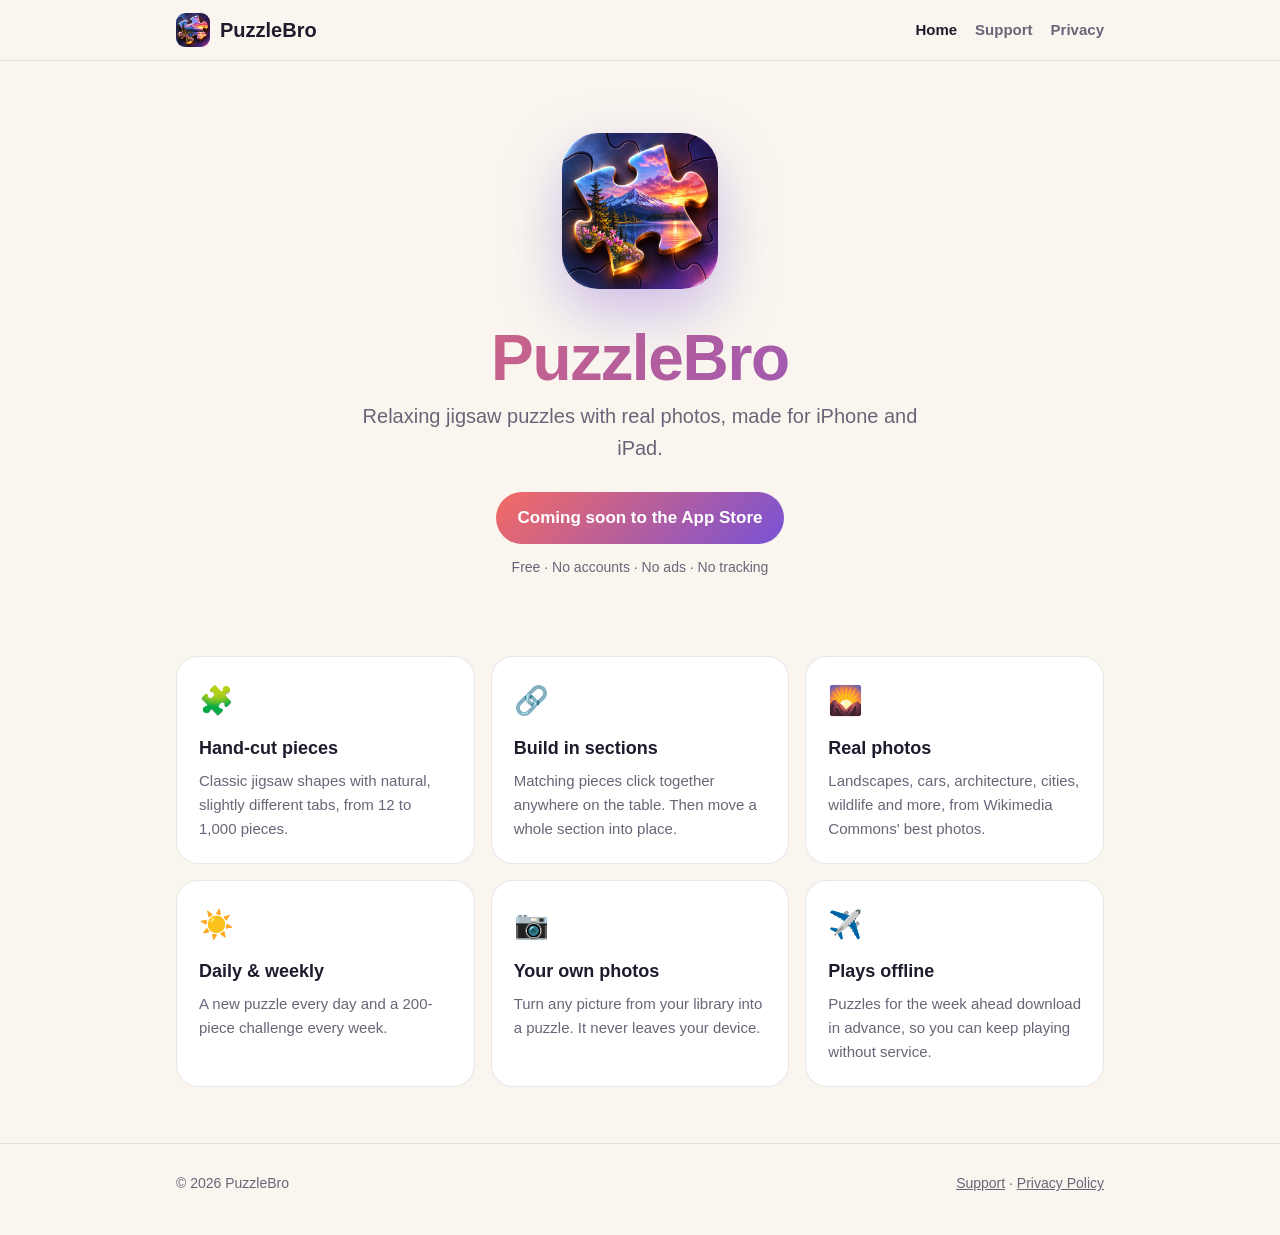
==== index.html @ a32e3e00 "PuzzleBro website: home, privacy policy and support Co-Authored-By: Claude Opus 5.5 <noreply@anthrop" ====
<!doctype html>
<html lang="en">
<head>
  <meta charset="utf-8">
  <meta name="viewport" content="width=device-width, initial-scale=1">
  <title>PuzzleBro — Jigsaw Puzzles</title>
  <meta name="description" content="PuzzleBro is a relaxing jigsaw puzzle app for iPhone and iPad with real photos, daily puzzles and pieces that snap together anywhere on the table.">
  <link rel="icon" href="favicon.png">
  <link rel="apple-touch-icon" href="apple-touch-icon.png">
  <link rel="stylesheet" href="style.css">
</head>
<body>
  <header class="nav">
    <div class="wrap">
      <a class="brand" href="./"><img src="favicon.png" alt=""><span>PuzzleBro</span></a>
      <nav class="nav-links">
        <a href="./" aria-current="page">Home</a>
        <a href="support.html">Support</a>
        <a href="privacy.html">Privacy</a>
      </nav>
    </div>
  </header>

  <main class="wrap">
    <section class="hero">
      <img class="icon" src="icon.png" alt="PuzzleBro app icon">
      <h1>PuzzleBro</h1>
      <p class="lead">Relaxing jigsaw puzzles with real photos, made for iPhone and iPad.</p>
      <span class="badge">Coming soon to the App Store</span>
      <p class="note">Free · No accounts · No ads · No tracking</p>
    </section>

    <section class="features">
      <div class="feature">
        <div class="emoji">🧩</div>
        <h3>Hand-cut pieces</h3>
        <p>Classic jigsaw shapes with natural, slightly different tabs, from 12 to 1,000 pieces.</p>
      </div>
      <div class="feature">
        <div class="emoji">🔗</div>
        <h3>Build in sections</h3>
        <p>Matching pieces click together anywhere on the table. Then move a whole section into place.</p>
      </div>
      <div class="feature">
        <div class="emoji">🌄</div>
        <h3>Real photos</h3>
        <p>Landscapes, cars, architecture, cities, wildlife and more, from Wikimedia Commons' best photos.</p>
      </div>
      <div class="feature">
        <div class="emoji">☀️</div>
        <h3>Daily &amp; weekly</h3>
        <p>A new puzzle every day and a 200-piece challenge every week.</p>
      </div>
      <div class="feature">
        <div class="emoji">📷</div>
        <h3>Your own photos</h3>
        <p>Turn any picture from your library into a puzzle. It never leaves your device.</p>
      </div>
      <div class="feature">
        <div class="emoji">✈️</div>
        <h3>Plays offline</h3>
        <p>Puzzles for the week ahead download in advance, so you can keep playing without service.</p>
      </div>
    </section>
  </main>

  <footer>
    <div class="wrap">
      <span>© 2026 PuzzleBro</span>
      <span><a href="support.html">Support</a> · <a href="privacy.html">Privacy Policy</a></span>
    </div>
  </footer>
</body>
</html>
---- style.css ----
:root {
  --bg: #faf6ef;
  --card: #ffffff;
  --text: #1f1b2d;
  --muted: #6b6478;
  --line: rgba(31, 27, 45, 0.1);
  --coral: #f46b62;
  --grape: #7852d6;
  --sun: #fabc45;
  --grad: linear-gradient(135deg, var(--coral), var(--grape));
}
@media (prefers-color-scheme: dark) {
  :root {
    --bg: #121118;
    --card: #1d1b26;
    --text: #f2eff8;
    --muted: #a49db3;
    --line: rgba(255, 255, 255, 0.1);
  }
}
* { box-sizing: border-box; }
html { -webkit-text-size-adjust: 100%; }
body {
  margin: 0;
  background: var(--bg);
  color: var(--text);
  font: 17px/1.6 -apple-system, BlinkMacSystemFont, "SF Pro Text", "Segoe UI", Roboto, sans-serif;
}
a { color: var(--grape); }
@media (prefers-color-scheme: dark) { a { color: #a98cff; } }

.wrap { max-width: 960px; margin: 0 auto; padding: 0 16px; }

header.nav {
  position: sticky; top: 0; z-index: 10;
  background: color-mix(in srgb, var(--bg) 85%, transparent);
  backdrop-filter: blur(12px);
  border-bottom: 1px solid var(--line);
}
header.nav .wrap { display: flex; align-items: center; justify-content: space-between; height: 60px; }
.brand { display: flex; align-items: center; gap: 10px; text-decoration: none; color: var(--text); font-weight: 800; font-size: 20px; }
.brand img { width: 34px; height: 34px; border-radius: 9px; }
.nav-links { display: flex; gap: 18px; }
.nav-links a { color: var(--muted); text-decoration: none; font-weight: 600; font-size: 15px; }
.nav-links a:hover, .nav-links a[aria-current] { color: var(--text); }

.hero { padding: 72px 0 40px; text-align: center; }
.hero img.icon {
  width: 156px; height: 156px; border-radius: 36px;
  box-shadow: 0 24px 60px rgba(120, 82, 214, 0.35);
}
.hero h1 {
  margin: 28px 0 8px;
  font-size: clamp(40px, 8vw, 64px); line-height: 1.05; letter-spacing: -0.02em;
  background: var(--grad); -webkit-background-clip: text; background-clip: text; color: transparent;
}
.hero p.lead { margin: 0 auto; max-width: 560px; font-size: 20px; color: var(--muted); }
.badge {
  display: inline-block; margin-top: 28px; padding: 12px 22px; border-radius: 999px;
  background: var(--grad); color: #fff; font-weight: 700; text-decoration: none;
}
.note { margin-top: 12px; font-size: 14px; color: var(--muted); }

.features { display: grid; grid-template-columns: repeat(auto-fit, minmax(240px, 1fr)); gap: 16px; padding: 24px 0 56px; }
.feature { background: var(--card); border: 1px solid var(--line); border-radius: 22px; padding: 22px; }
.feature .emoji { font-size: 28px; }
.feature h3 { margin: 10px 0 6px; font-size: 18px; }
.feature p { margin: 0; color: var(--muted); font-size: 15px; }

.doc { padding: 48px 16px 64px; max-width: 752px; }
.doc h1 { font-size: clamp(30px, 6vw, 42px); line-height: 1.15; margin: 0 0 6px; }
.doc .updated { color: var(--muted); margin: 0 0 28px; font-size: 15px; }
.doc h2 { font-size: 21px; margin: 32px 0 6px; }
.doc p, .doc li { color: var(--text); }
.doc .card { background: var(--card); border: 1px solid var(--line); border-radius: 18px; padding: 18px 20px; margin: 14px 0; }
.doc .card h3 { margin: 0 0 4px; font-size: 17px; }
.doc .card p { margin: 0; color: var(--muted); font-size: 15px; }

footer { border-top: 1px solid var(--line); padding: 28px 0 40px; color: var(--muted); font-size: 14px; }
footer .wrap { display: flex; flex-wrap: wrap; gap: 8px 20px; justify-content: space-between; }
footer a { color: var(--muted); }

@media (max-width: 520px) {
  .nav-links { gap: 12px; }
  .nav-links a { font-size: 14px; }
  .brand span { display: none; }
}
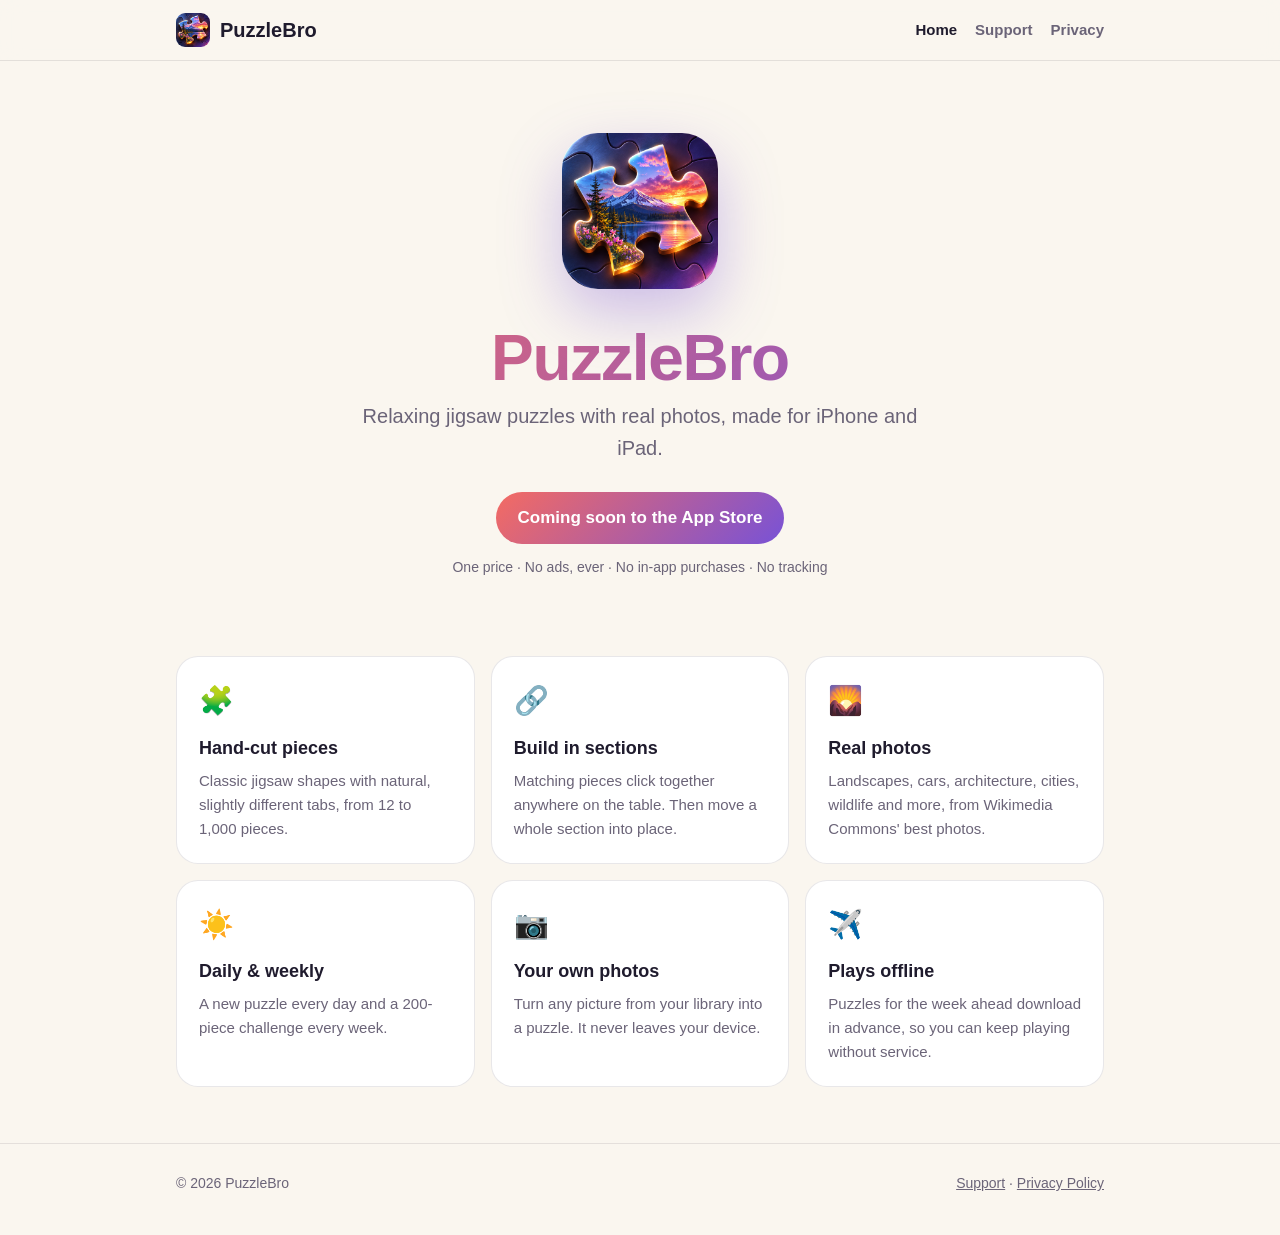
==== commit 9d2d98a8: "Home: one price, no ads ever, no in-app purchases Co-Authored-By: Claude Opus 5.5 <noreply@anthropic" ====
--- a/index.html
+++ b/index.html
@@ -27,7 +27,7 @@
       <h1>PuzzleBro</h1>
       <p class="lead">Relaxing jigsaw puzzles with real photos, made for iPhone and iPad.</p>
       <span class="badge">Coming soon to the App Store</span>
-      <p class="note">Free · No accounts · No ads · No tracking</p>
+      <p class="note">One price · No ads, ever · No in-app purchases · No tracking</p>
     </section>
 
     <section class="features">
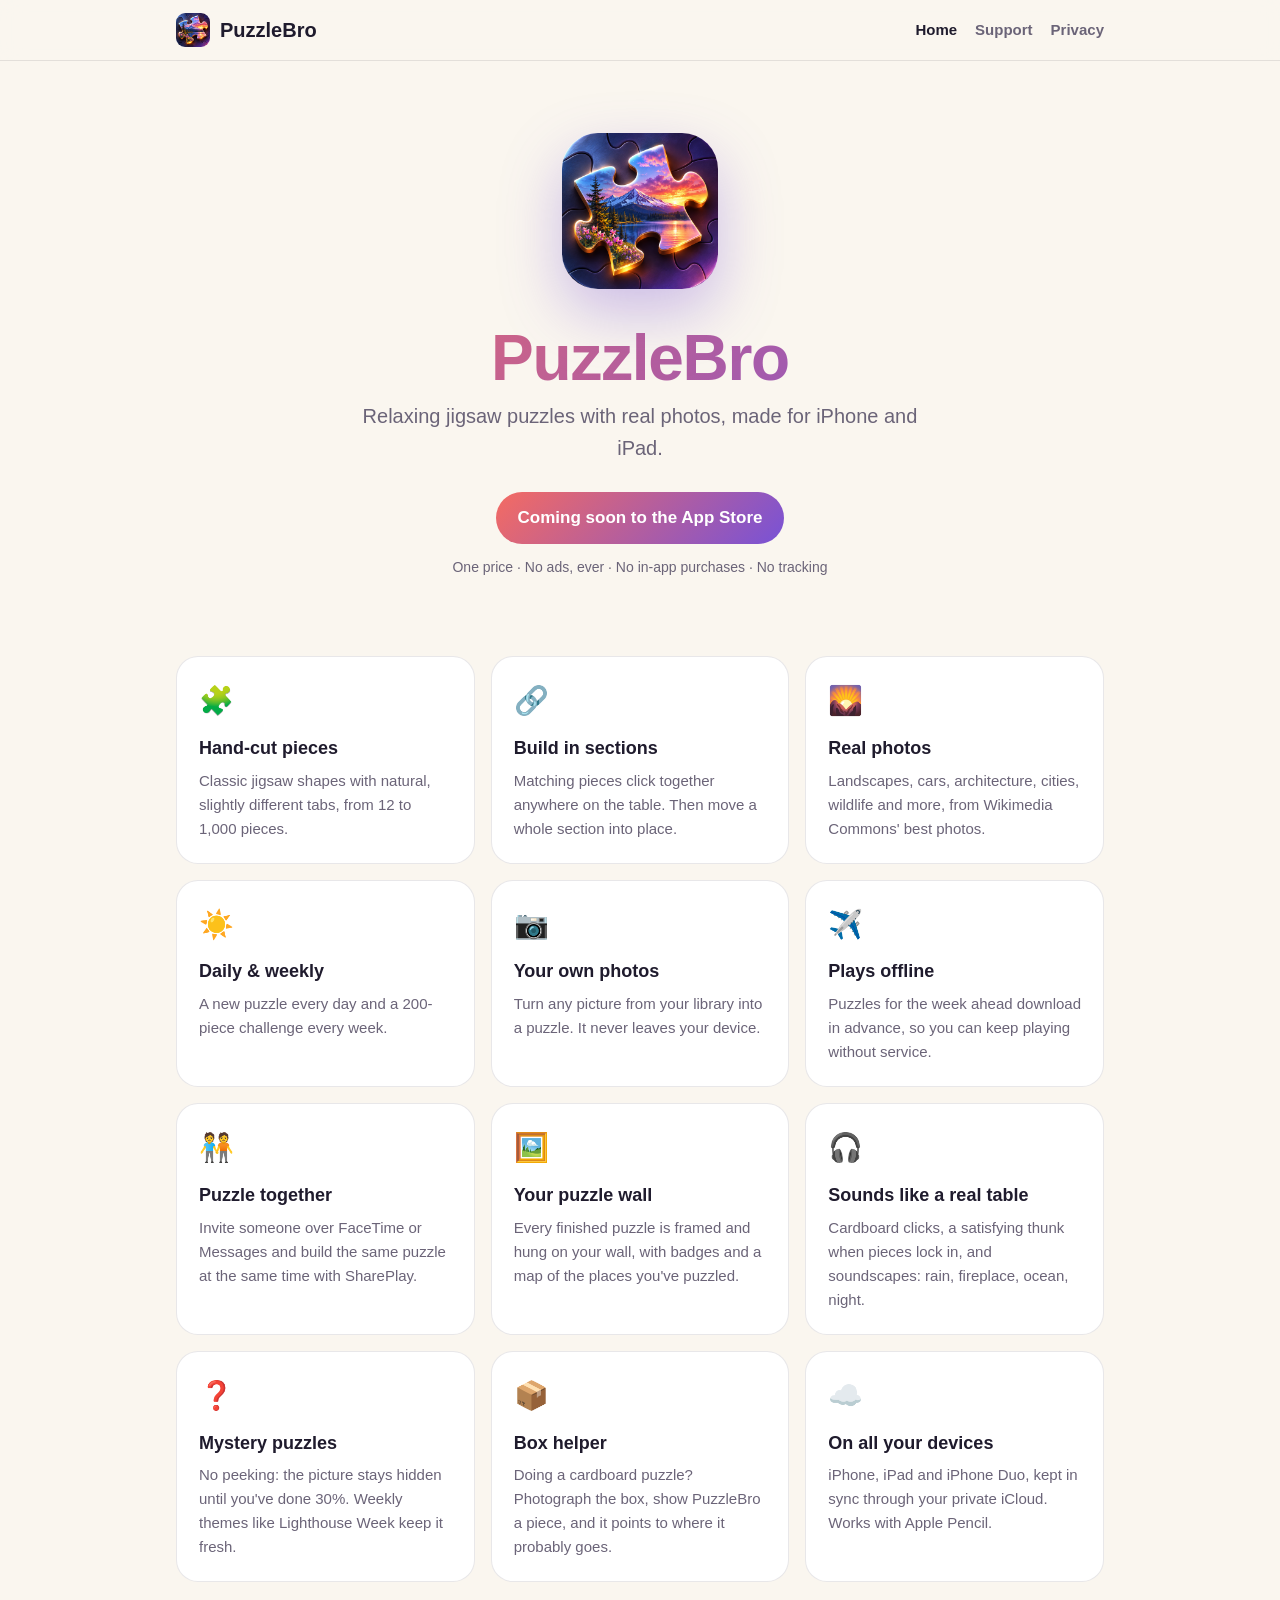
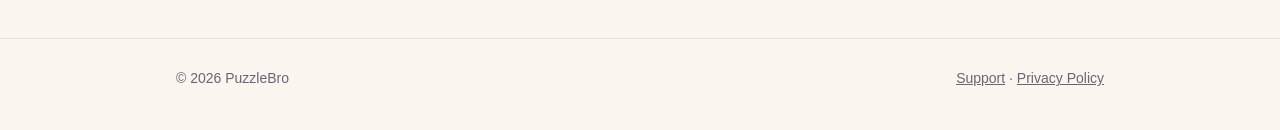
==== commit a9916ac7: "Site: new features, support answers, updated privacy policy Co-Authored-By: Claude Opus 5.5 <noreply" ====
--- a/index.html
+++ b/index.html
@@ -61,6 +61,36 @@
         <h3>Plays offline</h3>
         <p>Puzzles for the week ahead download in advance, so you can keep playing without service.</p>
       </div>
+      <div class="feature">
+        <div class="emoji">🧑‍🤝‍🧑</div>
+        <h3>Puzzle together</h3>
+        <p>Invite someone over FaceTime or Messages and build the same puzzle at the same time with SharePlay.</p>
+      </div>
+      <div class="feature">
+        <div class="emoji">🖼️</div>
+        <h3>Your puzzle wall</h3>
+        <p>Every finished puzzle is framed and hung on your wall, with badges and a map of the places you've puzzled.</p>
+      </div>
+      <div class="feature">
+        <div class="emoji">🎧</div>
+        <h3>Sounds like a real table</h3>
+        <p>Cardboard clicks, a satisfying thunk when pieces lock in, and soundscapes: rain, fireplace, ocean, night.</p>
+      </div>
+      <div class="feature">
+        <div class="emoji">❓</div>
+        <h3>Mystery puzzles</h3>
+        <p>No peeking: the picture stays hidden until you've done 30%. Weekly themes like Lighthouse Week keep it fresh.</p>
+      </div>
+      <div class="feature">
+        <div class="emoji">📦</div>
+        <h3>Box helper</h3>
+        <p>Doing a cardboard puzzle? Photograph the box, show PuzzleBro a piece, and it points to where it probably goes.</p>
+      </div>
+      <div class="feature">
+        <div class="emoji">☁️</div>
+        <h3>On all your devices</h3>
+        <p>iPhone, iPad and iPhone Duo, kept in sync through your private iCloud. Works with Apple Pencil.</p>
+      </div>
     </section>
   </main>
 
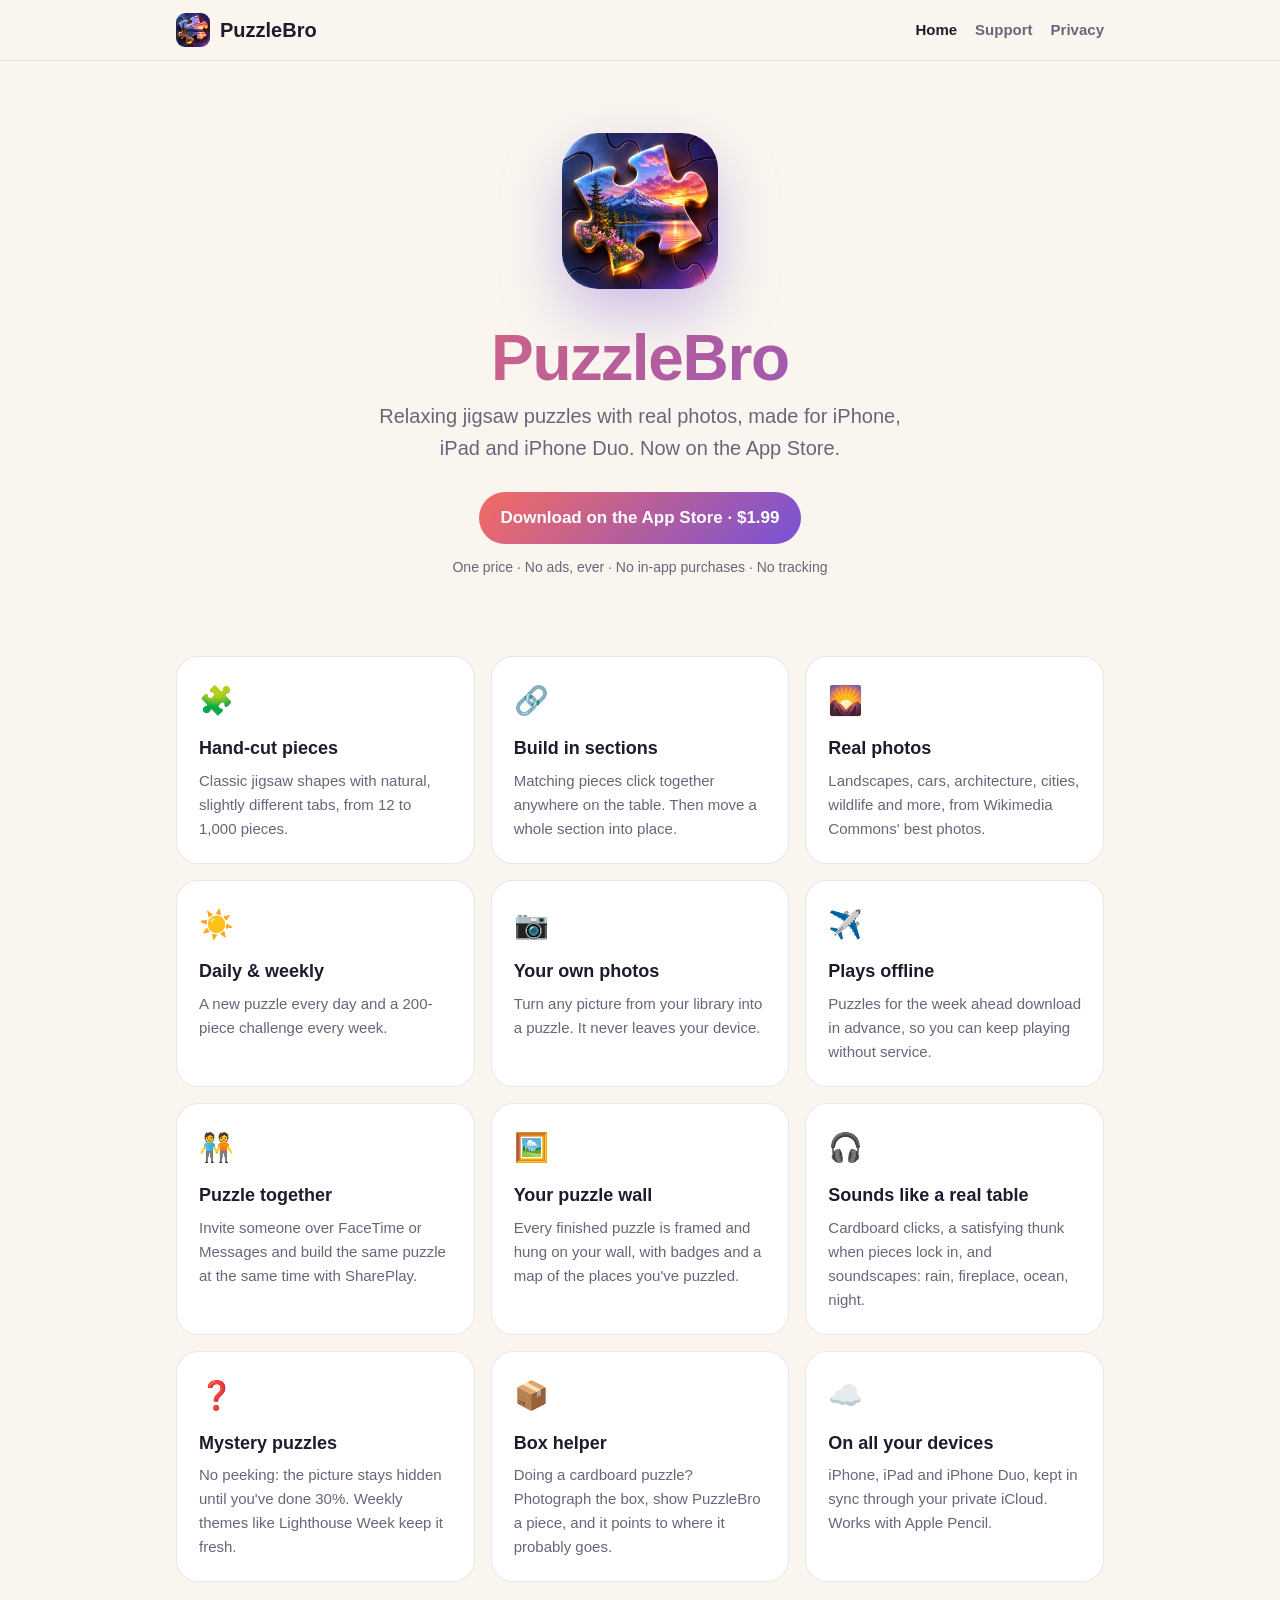
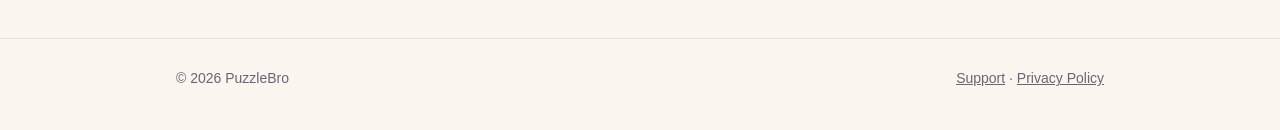
==== commit 9573cd10: "PuzzleBro is live on the App Store" ====
--- a/index.html
+++ b/index.html
@@ -25,8 +25,8 @@
     <section class="hero">
       <img class="icon" src="icon.png" alt="PuzzleBro app icon">
       <h1>PuzzleBro</h1>
-      <p class="lead">Relaxing jigsaw puzzles with real photos, made for iPhone and iPad.</p>
-      <span class="badge">Coming soon to the App Store</span>
+      <p class="lead">Relaxing jigsaw puzzles with real photos, made for iPhone, iPad and iPhone Duo. Now on the App Store.</p>
+      <a class="badge" href="https://apps.apple.com/us/app/puzzlebro/id6831681198">Download on the App Store · $1.99</a>
       <p class="note">One price · No ads, ever · No in-app purchases · No tracking</p>
     </section>
 
